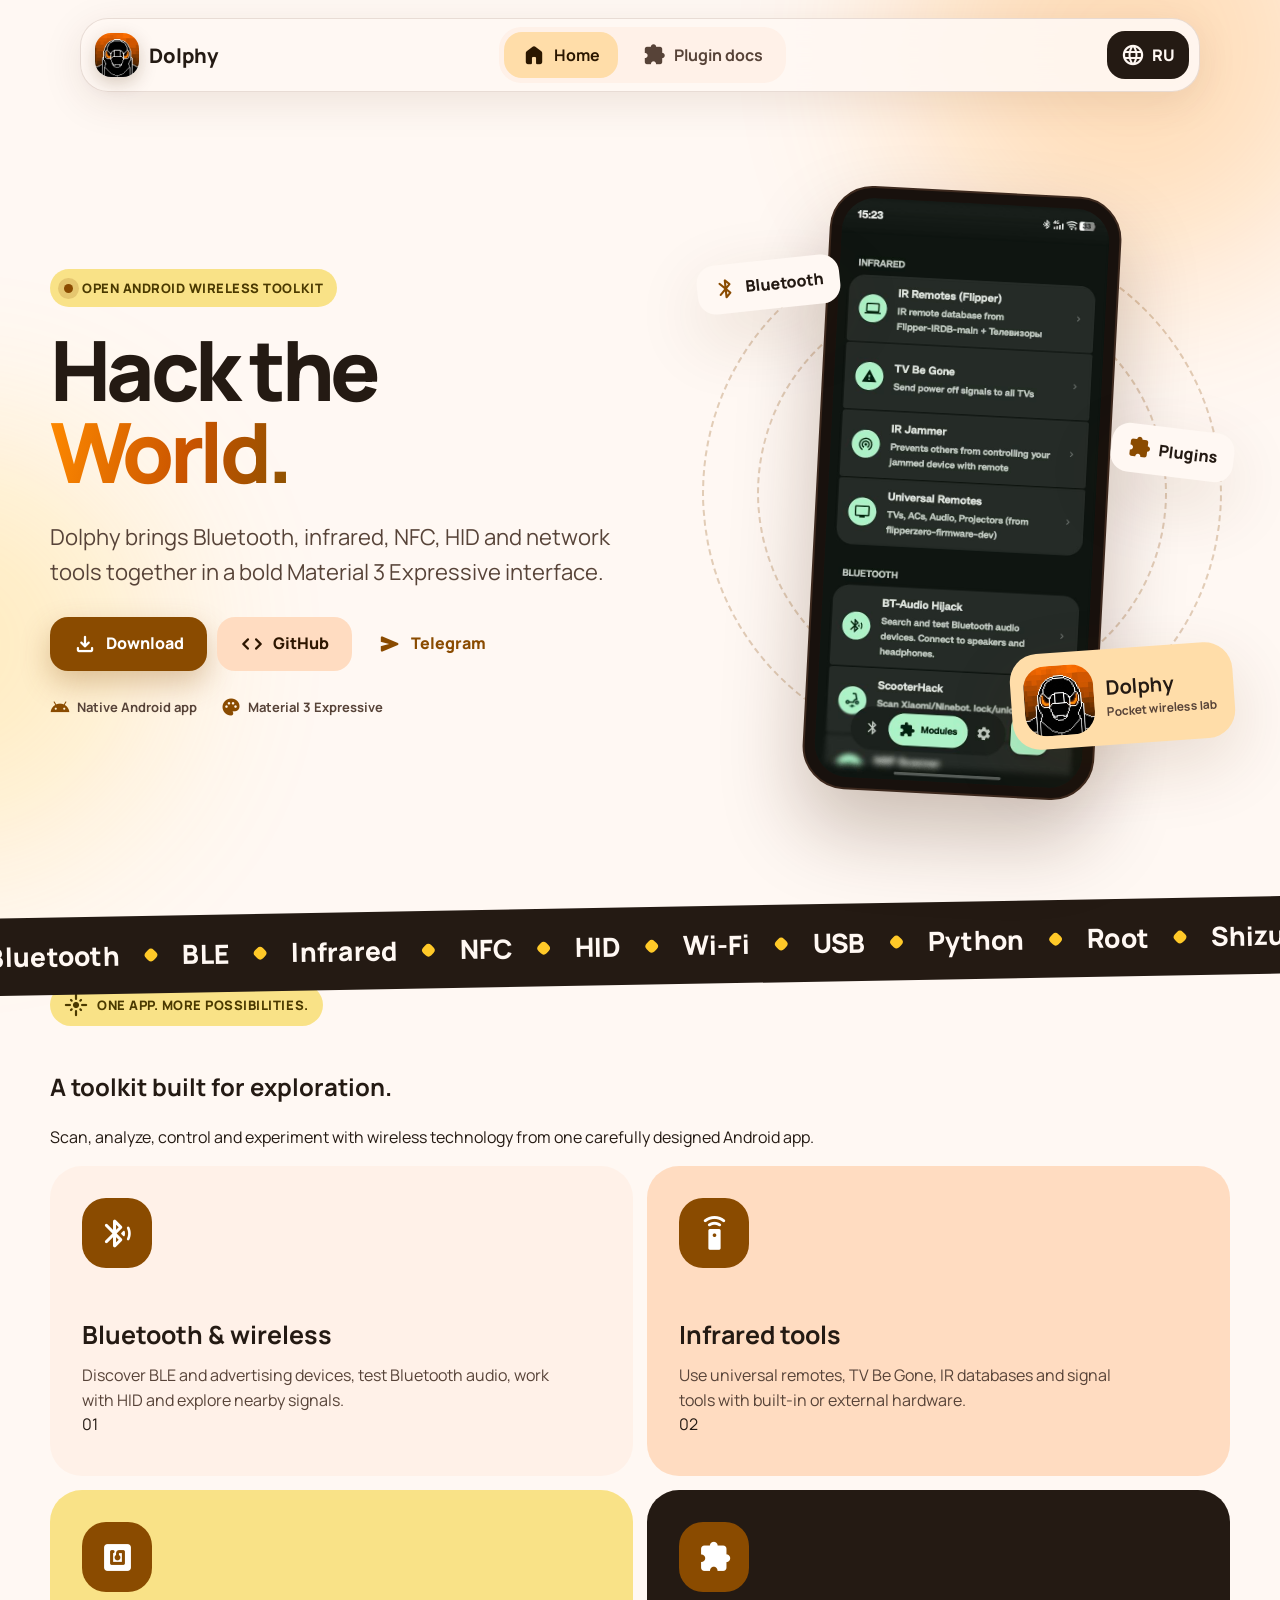
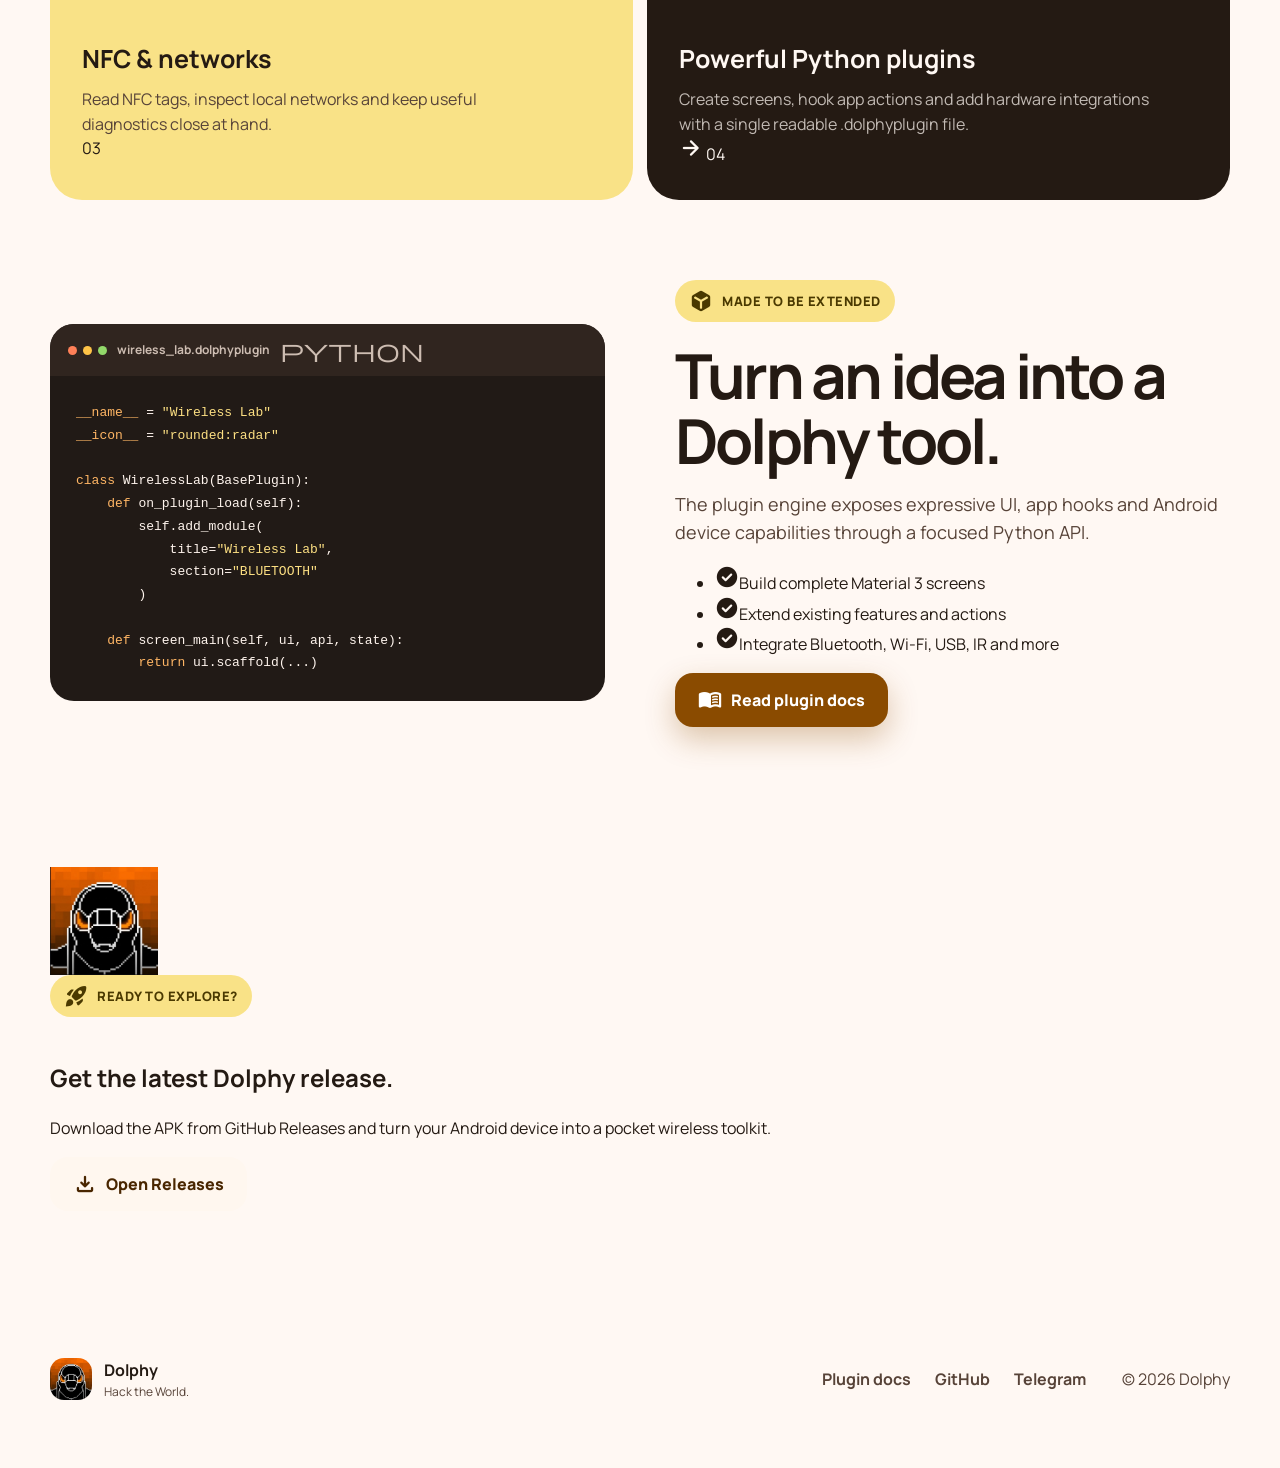
==== docs/index.html @ af357f0c "Add Dolphy GitHub Pages site" ====
<!doctype html>
<html lang="en">
<head>
  <meta charset="utf-8">
  <meta name="viewport" content="width=device-width, initial-scale=1">
  <meta name="theme-color" content="#ff8a00">
  <meta name="description" content="Dolphy is an expressive Android toolkit for Bluetooth, infrared, NFC, HID, networks and Python plugins.">
  <meta property="og:title" content="Dolphy — Wireless toolkit for Android">
  <meta property="og:description" content="Bluetooth, infrared, NFC, HID, network tools and powerful Python plugins in one Material 3 Expressive app.">
  <meta property="og:image" content="assets/dolphy-icon.png">
  <meta property="og:type" content="website">
  <title>Dolphy — Wireless toolkit for Android</title>
  <link rel="icon" type="image/png" href="assets/dolphy-icon.png">
  <link rel="preconnect" href="https://fonts.googleapis.com">
  <link rel="preconnect" href="https://fonts.gstatic.com" crossorigin>
  <link href="https://fonts.googleapis.com/css2?family=Manrope:wght@400;500;600;700;800&family=Material+Symbols+Rounded:opsz,wght,FILL,GRAD@20..48,400,0..1,0&display=swap" rel="stylesheet">
  <link rel="stylesheet" href="assets/site.css">
  <script src="assets/site.js" defer></script>
</head>
<body data-page="home">
  <a class="skip-link" href="#main" data-i18n="skip">Skip to content</a>
  <div class="ambient ambient-one"></div>
  <div class="ambient ambient-two"></div>
  <header class="site-header">
    <a class="brand" href="index.html" aria-label="Dolphy home">
      <img src="assets/dolphy-icon.png" alt="" width="44" height="44">
      <span>Dolphy</span>
    </a>
    <nav class="top-nav" aria-label="Main navigation">
      <a class="nav-item active" href="index.html"><span class="material-symbols-rounded">home</span><span data-i18n="navHome">Home</span></a>
      <a class="nav-item" href="plugins.html"><span class="material-symbols-rounded">extension</span><span data-i18n="navDocs">Plugin docs</span></a>
    </nav>
    <button class="language-button" type="button" data-language-toggle aria-label="Switch language">
      <span class="material-symbols-rounded">language</span>
      <span data-language-label>RU</span>
    </button>
  </header>

  <main id="main">
    <section class="hero section-shell">
      <div class="hero-copy reveal">
        <div class="eyebrow"><span class="pulse-dot"></span><span data-i18n="heroEyebrow">Open Android wireless toolkit</span></div>
        <h1><span data-i18n="heroTitleA">Hack the</span> <span class="gradient-text" data-i18n="heroTitleB">World.</span></h1>
        <p class="hero-lead" data-i18n="heroLead">Dolphy brings Bluetooth, infrared, NFC, HID and network tools together in a bold Material 3 Expressive interface.</p>
        <div class="hero-actions">
          <a class="button button-primary" href="https://github.com/unvoiddd/Dolphy-App/releases" target="_blank" rel="noopener">
            <span class="material-symbols-rounded">download</span><span data-i18n="download">Download</span>
          </a>
          <a class="button button-tonal" href="https://github.com/unvoiddd/Dolphy-App" target="_blank" rel="noopener">
            <span class="material-symbols-rounded">code</span><span>GitHub</span>
          </a>
          <a class="button button-text" href="https://t.me/dolphy_app_official" target="_blank" rel="noopener">
            <span class="material-symbols-rounded">send</span><span>Telegram</span>
          </a>
        </div>
        <div class="hero-meta">
          <span><span class="material-symbols-rounded">android</span><span data-i18n="androidApp">Native Android app</span></span>
          <span><span class="material-symbols-rounded">palette</span><span>Material 3 Expressive</span></span>
        </div>
      </div>
      <div class="hero-visual reveal delay-one" aria-label="Dolphy application preview">
        <div class="visual-orbit orbit-one"></div>
        <div class="visual-orbit orbit-two"></div>
        <div class="phone-stage">
          <img class="phone-shot" src="assets/dolphy-screenshot.png" alt="Dolphy modules screen" width="591" height="1280">
        </div>
        <div class="app-badge">
          <img src="assets/dolphy-icon.png" alt="Dolphy app icon" width="92" height="92">
          <div><strong>Dolphy</strong><span data-i18n="badgeText">Pocket wireless lab</span></div>
        </div>
        <div class="floating-chip chip-bluetooth"><span class="material-symbols-rounded">bluetooth</span>Bluetooth</div>
        <div class="floating-chip chip-plugins"><span class="material-symbols-rounded">extension</span><span data-i18n="plugins">Plugins</span></div>
      </div>
    </section>

    <section class="marquee-band" aria-label="Dolphy capabilities">
      <div class="marquee-track">
        <span>Bluetooth</span><i></i><span>BLE</span><i></i><span>Infrared</span><i></i><span>NFC</span><i></i><span>HID</span><i></i><span>Wi-Fi</span><i></i><span>USB</span><i></i><span>Python</span><i></i><span>Root</span><i></i><span>Shizuku</span>
      </div>
    </section>

    <section class="section-shell feature-section">
      <div class="section-heading reveal">
        <div class="eyebrow"><span class="material-symbols-rounded">flare</span><span data-i18n="featureEyebrow">Built for exploration</span></div>
        <h2 data-i18n="featureTitle">One toolkit. Many interfaces.</h2>
        <p data-i18n="featureLead">Move from discovery to diagnostics without leaving the app.</p>
      </div>
      <div class="feature-grid">
        <article class="feature-card card-wide orange reveal">
          <div class="feature-icon"><span class="material-symbols-rounded">bluetooth_searching</span></div>
          <div><h3 data-i18n="featureWirelessTitle">Bluetooth workspace</h3><p data-i18n="featureWirelessBody">Scan BLE advertisements, inspect devices and explore Bluetooth-focused modules from one place.</p></div>
          <span class="card-number">01</span>
        </article>
        <article class="feature-card yellow reveal delay-one">
          <div class="feature-icon"><span class="material-symbols-rounded">settings_remote</span></div>
          <h3 data-i18n="featureIrTitle">Infrared control</h3>
          <p data-i18n="featureIrBody">Universal remotes, TV Be Gone, imported IR databases and pluggable external transmitters.</p>
          <span class="card-number">02</span>
        </article>
        <article class="feature-card cream reveal">
          <div class="feature-icon"><span class="material-symbols-rounded">nfc</span></div>
          <h3 data-i18n="featureNfcTitle">NFC & HID tools</h3>
          <p data-i18n="featureNfcBody">Read and work with NFC data, build HID workflows and connect compatible hardware.</p>
          <span class="card-number">03</span>
        </article>
        <article class="feature-card card-wide dark reveal delay-one">
          <div class="feature-icon"><span class="material-symbols-rounded">extension</span></div>
          <div><h3 data-i18n="featurePluginsTitle">Powerful Python plugins</h3><p data-i18n="featurePluginsBody">A single .dolphyplugin file can add expressive screens, hook existing UI, provide hardware backends and use Android APIs.</p></div>
          <a class="round-link" href="plugins.html" aria-label="Plugin documentation"><span class="material-symbols-rounded">arrow_forward</span></a>
          <span class="card-number">04</span>
        </article>
      </div>
    </section>

    <section class="section-shell plugin-showcase">
      <div class="code-card reveal">
        <div class="code-top"><span class="code-dots"><i></i><i></i><i></i></span><span>wireless_lab.dolphyplugin</span><span class="material-symbols-rounded">python</span></div>
        <pre><code><span class="code-key">__name__</span> = <span class="code-string">"Wireless Lab"</span>
<span class="code-key">__icon__</span> = <span class="code-string">"rounded:radar"</span>

<span class="code-key">class</span> WirelessLab(BasePlugin):
    <span class="code-key">def</span> on_plugin_load(self):
        self.add_module(
            title=<span class="code-string">"Wireless Lab"</span>,
            section=<span class="code-string">"BLUETOOTH"</span>
        )

    <span class="code-key">def</span> screen_main(self, ui, api, state):
        <span class="code-key">return</span> ui.scaffold(...)</code></pre>
      </div>
      <div class="plugin-copy reveal delay-one">
        <div class="eyebrow"><span class="material-symbols-rounded">deployed_code</span><span data-i18n="pluginEyebrow">Make Dolphy yours</span></div>
        <h2 data-i18n="pluginTitle">One file can become a complete module.</h2>
        <p data-i18n="pluginLead">Build multi-screen tools with Material 3 components, Bluetooth, Wi-Fi, NFC, USB, Root and Shizuku access. Extend existing screens or provide a new hardware backend.</p>
        <ul class="check-list">
          <li><span class="material-symbols-rounded">check_circle</span><span data-i18n="pluginPointOne">Declarative Material 3 Expressive UI</span></li>
          <li><span class="material-symbols-rounded">check_circle</span><span data-i18n="pluginPointTwo">Screen, action and service hooks</span></li>
          <li><span class="material-symbols-rounded">check_circle</span><span data-i18n="pluginPointThree">Safe Mode after a plugin crash</span></li>
        </ul>
        <a class="button button-primary" href="plugins.html"><span class="material-symbols-rounded">menu_book</span><span data-i18n="readDocs">Read plugin docs</span></a>
      </div>
    </section>

    <section class="section-shell download-section reveal">
      <div class="download-shape shape-a"></div>
      <div class="download-shape shape-b"></div>
      <img src="assets/dolphy-icon.png" alt="" width="108" height="108">
      <div><div class="eyebrow light"><span class="material-symbols-rounded">rocket_launch</span><span data-i18n="downloadEyebrow">Ready to dive in?</span></div><h2 data-i18n="downloadTitle">Get the latest Dolphy release.</h2><p data-i18n="downloadLead">Download the APK from the official GitHub Releases page.</p></div>
      <a class="button button-light" href="https://github.com/unvoiddd/Dolphy-App/releases" target="_blank" rel="noopener"><span class="material-symbols-rounded">download</span><span data-i18n="openReleases">Open Releases</span></a>
    </section>
  </main>

  <footer class="site-footer section-shell">
    <div class="footer-brand"><img src="assets/dolphy-icon.png" alt="" width="42" height="42"><div><strong>Dolphy</strong><span data-i18n="footerTagline">Hack the World.</span></div></div>
    <div class="footer-links"><a href="plugins.html" data-i18n="navDocs">Plugin docs</a><a href="https://github.com/unvoiddd/Dolphy-App" target="_blank" rel="noopener">GitHub</a><a href="https://t.me/dolphy_app_official" target="_blank" rel="noopener">Telegram</a></div>
    <p>© <span data-current-year></span> Dolphy</p>
  </footer>
</body>
</html>
---- docs/assets/site.css ----
:root {
  color-scheme: light;
  --primary: #8a4b00;
  --on-primary: #ffffff;
  --primary-container: #ffdcc1;
  --on-primary-container: #2d1600;
  --secondary-container: #ffdda9;
  --on-secondary-container: #2b1700;
  --tertiary-container: #f9e287;
  --surface: #fff8f3;
  --surface-low: #fff1e8;
  --surface-high: #f4e5db;
  --surface-highest: #edddd3;
  --on-surface: #241a13;
  --on-surface-variant: #574338;
  --outline: #8b7162;
  --orange: #ff8a00;
  --yellow: #ffc928;
  --shadow: 0 24px 70px rgba(94, 49, 0, .14);
  --round-xl: 44px;
  --round-lg: 32px;
  --round-md: 24px;
  --ease: cubic-bezier(.2, 0, 0, 1);
}

* { box-sizing: border-box; }
html { overflow-x: clip; scroll-behavior: smooth; scroll-padding-top: 112px; }
body {
  margin: 0;
  overflow-x: hidden;
  background: var(--surface);
  color: var(--on-surface);
  font-family: Manrope, system-ui, sans-serif;
  line-height: 1.55;
}
a { color: inherit; text-decoration: none; }
button, a { -webkit-tap-highlight-color: transparent; }
button { font: inherit; }
img { display: block; max-width: 100%; }
.material-symbols-rounded { font-variation-settings: 'FILL' 1, 'wght' 500, 'GRAD' 0, 'opsz' 24; }
.skip-link { position: fixed; z-index: 100; top: -80px; left: 20px; padding: 12px 20px; border-radius: 20px; background: var(--on-surface); color: var(--surface); transition: top .2s; }
.skip-link:focus { top: 20px; }
.ambient { position: fixed; z-index: -2; border-radius: 999px; filter: blur(90px); opacity: .23; pointer-events: none; }
.ambient-one { width: 460px; height: 460px; top: -180px; right: -80px; background: var(--orange); }
.ambient-two { width: 420px; height: 420px; bottom: 5%; left: -260px; background: var(--yellow); }
.section-shell { width: min(1180px, calc(100% - 48px)); margin-inline: auto; }

.site-header {
  position: sticky;
  z-index: 50;
  top: 18px;
  display: grid;
  grid-template-columns: 1fr auto 1fr;
  align-items: center;
  width: min(1120px, calc(100% - 32px));
  min-height: 72px;
  margin: 18px auto 0;
  padding: 8px 10px 8px 14px;
  border: 1px solid color-mix(in srgb, var(--outline) 20%, transparent);
  border-radius: 28px;
  background: color-mix(in srgb, var(--surface) 91%, transparent);
  box-shadow: 0 10px 40px rgba(74, 35, 0, .10);
  backdrop-filter: blur(22px) saturate(1.3);
}
.brand { display: flex; align-items: center; gap: 10px; width: fit-content; font-size: 20px; font-weight: 800; }
.brand img { width: 44px; height: 44px; border-radius: 16px; box-shadow: 0 6px 18px rgba(78, 39, 0, .22); }
.top-nav { display: flex; align-items: center; gap: 6px; padding: 5px; border-radius: 22px; background: var(--surface-low); }
.nav-item { display: flex; align-items: center; gap: 8px; min-height: 46px; padding: 0 18px; border-radius: 18px; color: var(--on-surface-variant); font-weight: 700; transition: background .25s var(--ease), color .25s, transform .25s var(--ease); }
.nav-item:hover { background: var(--surface-high); transform: translateY(-1px); }
.nav-item.active { background: var(--secondary-container); color: var(--on-secondary-container); }
.language-button { justify-self: end; display: flex; align-items: center; justify-content: center; gap: 7px; min-width: 64px; height: 48px; padding: 0 14px; border: 0; border-radius: 18px; background: var(--on-surface); color: var(--surface); cursor: pointer; font-weight: 800; transition: transform .25s var(--ease), border-radius .25s var(--ease); }
.language-button:hover { transform: scale(1.04); border-radius: 24px; }
:focus-visible { outline: 3px solid var(--orange); outline-offset: 3px; }

.hero { display: grid; grid-template-columns: 1.03fr .97fr; align-items: center; gap: clamp(36px, 6vw, 90px); min-height: calc(100vh - 110px); padding-block: 76px 90px; }
.eyebrow { display: inline-flex; align-items: center; gap: 9px; margin-bottom: 22px; padding: 9px 14px; border-radius: 999px; background: var(--tertiary-container); color: #4a3900; font-size: 13px; font-weight: 800; letter-spacing: .04em; text-transform: uppercase; }
.pulse-dot { width: 9px; height: 9px; border-radius: 50%; background: var(--primary); box-shadow: 0 0 0 6px color-mix(in srgb, var(--primary) 18%, transparent); animation: pulse 2s infinite; }
@keyframes pulse { 50% { box-shadow: 0 0 0 10px transparent; } }
h1 { max-width: 780px; margin: 0; font-size: clamp(50px, 6.5vw, 88px); line-height: .98; letter-spacing: -.055em; font-weight: 800; }
.gradient-text { color: transparent; background: linear-gradient(100deg, var(--orange), #c85300 58%, #8d5200); background-clip: text; -webkit-background-clip: text; }
.hero-lead { max-width: 640px; margin: 28px 0; color: var(--on-surface-variant); font-size: clamp(18px, 2vw, 22px); }
.hero-actions { display: flex; flex-wrap: wrap; align-items: center; gap: 10px; margin-top: 28px; }
.button { display: inline-flex; align-items: center; justify-content: center; gap: 9px; min-height: 54px; padding: 0 23px; border-radius: 18px; font-weight: 800; transition: transform .25s var(--ease), border-radius .25s var(--ease), box-shadow .25s; }
.button:hover { transform: translateY(-3px); border-radius: 27px; }
.button-primary { background: var(--primary); color: var(--on-primary); box-shadow: 0 12px 30px color-mix(in srgb, var(--primary) 30%, transparent); }
.button-tonal { background: var(--primary-container); color: var(--on-primary-container); }
.button-text { padding-inline: 16px; color: var(--primary); }
.button-light { background: #fff7ef; color: #492600; }
.hero-meta { display: flex; flex-wrap: wrap; gap: 10px 24px; margin-top: 26px; color: var(--on-surface-variant); font-size: 13px; font-weight: 700; }
.hero-meta > span { display: flex; align-items: center; gap: 7px; }
.hero-meta .material-symbols-rounded { color: var(--primary); font-size: 20px; }

.hero-visual { position: relative; display: grid; place-items: center; min-height: 650px; }
.phone-stage { position: relative; z-index: 3; width: min(292px, 66vw); padding: 10px; border: 2px solid #3d291e; border-radius: 43px; background: #18110d; box-shadow: 0 40px 80px rgba(58, 28, 0, .26); transform: rotate(3deg); transition: transform .5s var(--ease); }
.hero-visual:hover .phone-stage { transform: rotate(0) translateY(-8px); }
.phone-shot { width: 100%; height: auto; aspect-ratio: 591 / 1280; border-radius: 34px; object-fit: contain; }
.visual-orbit { position: absolute; border: 2px dashed color-mix(in srgb, var(--primary) 25%, transparent); border-radius: 50%; animation: orbit 24s linear infinite; }
.orbit-one { width: 520px; height: 520px; }
.orbit-two { width: 410px; height: 410px; animation-direction: reverse; animation-duration: 18s; }
@keyframes orbit { to { transform: rotate(360deg); } }
.app-badge { position: absolute; z-index: 5; right: -4px; bottom: 74px; display: flex; align-items: center; gap: 12px; padding: 13px 18px 13px 13px; border-radius: 28px; background: var(--secondary-container); box-shadow: var(--shadow); transform: rotate(-4deg); }
.app-badge img { width: 70px; height: 70px; border-radius: 22px; }
.app-badge div { display: grid; }
.app-badge strong { font-size: 20px; }
.app-badge span { color: var(--on-surface-variant); font-size: 12px; font-weight: 700; }
.floating-chip { position: absolute; z-index: 4; display: flex; align-items: center; gap: 8px; padding: 12px 16px; border-radius: 18px; background: var(--surface); box-shadow: var(--shadow); font-weight: 800; }
.chip-bluetooth { top: 92px; left: 2px; transform: rotate(-6deg); }
.chip-plugins { top: 40%; right: -4px; transform: rotate(7deg); }
.floating-chip .material-symbols-rounded { color: var(--primary); }

.marquee-band { overflow: hidden; padding: 18px 0; background: var(--on-surface); color: var(--surface); transform: rotate(-1deg) scale(1.02); }
.marquee-track { display: flex; width: max-content; align-items: center; gap: 25px; font-size: clamp(18px, 2.2vw, 26px); font-weight: 800; animation: marquee 28s linear infinite alternate; }
.marquee-track i { width: 11px; height: 11px; border-radius: 4px; background: var(--yellow); transform: rotate(45deg); }
@keyframes marquee { to { transform: translateX(calc(-100% + 100vw)); } }

.section-intro { max-width: 760px; margin-bottom: 42px; }
.section-intro h2, .plugin-copy h2, .download-banner h2 { margin: 0; font-size: clamp(36px, 5vw, 62px); line-height: 1.04; letter-spacing: -.045em; }
.section-intro p, .plugin-copy > p, .download-banner p { color: var(--on-surface-variant); font-size: 18px; }
.features { padding-block: 130px; }
.feature-grid { display: grid; grid-template-columns: repeat(2, 1fr); gap: 14px; }
.feature-card { min-height: 310px; padding: 32px; border-radius: var(--round-lg); background: var(--surface-low); transition: transform .35s var(--ease), border-radius .35s var(--ease); }
.feature-card:hover { transform: translateY(-8px); border-radius: 48px 24px 48px 24px; }
.feature-card:nth-child(2) { background: var(--primary-container); }
.feature-card:nth-child(3) { background: var(--tertiary-container); }
.feature-card:nth-child(4) { background: var(--on-surface); color: var(--surface); }
.feature-icon { display: grid; place-items: center; width: 70px; height: 70px; margin-bottom: 48px; border-radius: 24px; background: var(--primary); color: var(--on-primary); }
.feature-icon .material-symbols-rounded { font-size: 35px; }
.feature-card h3 { margin: 0 0 8px; font-size: 25px; }
.feature-card p { max-width: 470px; margin: 0; color: var(--on-surface-variant); }
.feature-card:nth-child(4) p { color: color-mix(in srgb, var(--surface) 72%, transparent); }

.plugin-showcase { display: grid; grid-template-columns: 1fr 1fr; align-items: center; gap: 70px; padding-block: 80px 140px; }
.plugin-points { display: grid; gap: 14px; margin: 28px 0; }
.plugin-points div { display: flex; align-items: center; gap: 12px; font-weight: 700; }
.plugin-points span { display: grid; place-items: center; flex: 0 0 38px; height: 38px; border-radius: 14px; background: var(--secondary-container); color: var(--on-secondary-container); }
.code-window { overflow: hidden; border-radius: 36px; background: #211a16; color: #fff5ee; box-shadow: 0 32px 70px rgba(45, 23, 4, .25); transform: rotate(2deg); transition: transform .4s var(--ease); }
.code-window:hover { transform: rotate(0); }
.code-bar { display: flex; align-items: center; gap: 8px; padding: 18px 22px; background: #30251f; }
.code-bar i { width: 10px; height: 10px; border-radius: 50%; background: #ff8058; }
.code-bar i:nth-child(2) { background: #ffc447; }
.code-bar i:nth-child(3) { background: #92d96a; }
.code-bar span { margin-left: 8px; color: #cdbdb2; font-size: 13px; font-weight: 700; }
.code-window pre { overflow: auto; margin: 0; padding: 28px; font: 14px/1.75 ui-monospace, SFMono-Regular, Consolas, monospace; }
.code-key { color: #ffb665; }
.code-string { color: #fde083; }
.download-section { padding-bottom: 100px; }
.download-banner { position: relative; overflow: hidden; display: grid; grid-template-columns: 1fr auto; align-items: center; gap: 30px; padding: 58px; border-radius: var(--round-xl); background: linear-gradient(125deg, #ff8a00, #ffc928); color: #2b1700; }
.download-banner p { max-width: 680px; color: #573000; }
.download-mark { position: absolute; right: 28%; bottom: -70px; color: rgba(255,255,255,.22); font-size: 220px; transform: rotate(-12deg); }
.site-footer { display: grid; grid-template-columns: 1fr auto auto; align-items: center; gap: 36px; padding-block: 40px 60px; color: var(--on-surface-variant); }
.footer-brand { display: flex; align-items: center; gap: 12px; }
.footer-brand img { border-radius: 14px; }
.footer-brand div { display: grid; }
.footer-brand strong { color: var(--on-surface); }
.footer-brand span { font-size: 12px; }
.footer-links { display: flex; gap: 24px; font-weight: 700; }
.footer-links a:hover { color: var(--primary); }

.docs-hero { display: grid; grid-template-columns: 1fr 170px; align-items: center; gap: 40px; padding: 46px 0 34px 318px; }
.docs-hero h1 { max-width: 900px; font-size: clamp(40px, 5vw, 64px); }
.docs-hero p { max-width: 760px; color: var(--on-surface-variant); font-size: 18px; }
.docs-hero-mark { position: relative; display: grid; place-items: center; width: 156px; height: 156px; justify-self: end; border-radius: 42% 58% 55% 45% / 46% 41% 59% 54%; background: var(--secondary-container); animation: morph 8s var(--ease) infinite alternate; }
.docs-hero-mark > span { color: var(--on-secondary-container); font-size: 72px; }
.docs-hero-mark i { position: absolute; width: 20px; height: 20px; border-radius: 7px; background: var(--primary); }
.docs-hero-mark i:nth-child(2) { top: 20px; right: 20px; }
.docs-hero-mark i:nth-child(3) { bottom: 25px; left: 20px; background: var(--yellow); }
@keyframes morph { to { border-radius: 60% 40% 40% 60% / 42% 60% 40% 58%; transform: rotate(4deg); } }
.docs-layout { display: grid; grid-template-columns: 276px minmax(0, 1fr); align-items: start; gap: 42px; padding-bottom: 110px; }
.docs-toc { position: fixed; z-index: 5; top: 96px; left: max(24px, calc((100vw - 1180px) / 2)); display: grid; width: 276px; gap: 3px; max-height: calc(100vh - 112px); overflow: auto; padding: 14px 10px 22px; border: 1px solid color-mix(in srgb, var(--outline) 18%, transparent); border-radius: 26px; background: color-mix(in srgb, var(--surface-low) 94%, transparent); box-shadow: 0 16px 45px rgba(72, 42, 8, .08); scrollbar-width: thin; }
.docs-search { position: sticky; top: -14px; z-index: 2; display: grid; grid-template-columns: 24px 1fr; align-items: center; gap: 8px; margin: 0 0 8px; padding: 10px 12px; border-radius: 16px; background: var(--surface-high); color: var(--on-surface-variant); }
.docs-search input { min-width: 0; border: 0; outline: 0; background: transparent; color: var(--on-surface); font: inherit; font-size: 13px; font-weight: 650; }
.docs-search input::placeholder { color: var(--on-surface-variant); opacity: .75; }
.toc-title { padding: 15px 12px 6px; color: var(--on-surface-variant); font-size: 11px; font-weight: 800; letter-spacing: .07em; text-transform: uppercase; }
.docs-toc a { display: grid; grid-template-columns: 28px 1fr; align-items: center; gap: 7px; min-height: 40px; padding: 8px 12px; border-radius: 14px; color: var(--on-surface-variant); font-size: 13px; font-weight: 700; transition: background .2s, color .2s; }
.docs-toc a > .material-symbols-rounded { font-size: 19px; opacity: .72; }
.docs-toc a[hidden], .docs-toc .toc-title[hidden] { display: none; }
.docs-toc a span:first-child { opacity: .48; }
.docs-toc a:hover, .docs-toc a.active { background: var(--secondary-container); color: var(--on-secondary-container); }
.docs-content { grid-column: 2; min-width: 0; }
.anchor-heading, .route-box[id] { scroll-margin-top: 118px; }
.doc-section { position: relative; margin-bottom: 18px; padding: 42px; border-radius: var(--round-lg); background: var(--surface-low); }
.doc-section:nth-child(even) { background: color-mix(in srgb, var(--primary-container) 35%, var(--surface)); }
.section-index { position: absolute; top: 22px; right: 28px; color: color-mix(in srgb, var(--primary) 28%, transparent); font-size: 48px; font-weight: 800; }
.doc-heading { display: grid; grid-template-columns: 58px 1fr; gap: 16px; align-items: start; margin-bottom: 30px; padding-right: 62px; }
.doc-heading > span { display: grid; place-items: center; width: 58px; height: 58px; border-radius: 20px; background: var(--primary); color: var(--on-primary); font-size: 29px; }
.doc-heading h2 { margin: 1px 0 6px; font-size: clamp(28px, 3.5vw, 42px); line-height: 1.08; letter-spacing: -.035em; }
.doc-heading p { margin: 0; color: var(--on-surface-variant); }
.capability-grid { display: grid; grid-template-columns: repeat(2, 1fr); gap: 10px; }
.capability-grid > div { display: grid; grid-template-columns: 45px 1fr; gap: 2px 12px; padding: 22px; border-radius: 22px; background: var(--surface); }
.capability-grid > div > span { grid-row: 1 / 3; color: var(--primary); font-size: 30px; }
.capability-grid p { margin: 4px 0 0; color: var(--on-surface-variant); font-size: 13px; }
.callout { display: flex; gap: 15px; margin-top: 18px; padding: 20px; border-radius: 22px; background: var(--tertiary-container); color: #3b3000; }
.callout > span { font-size: 30px; }
.callout p { margin: 4px 0 0; }
.callout.safe { background: #d8edc8; color: #15270c; }
.code-card { min-width: 0; overflow: hidden; margin-top: 18px; border-radius: 24px; background: #211a16; color: #fff5ee; }
.code-top { display: flex; align-items: center; gap: 10px; min-height: 52px; padding: 8px 10px 8px 18px; background: #30251f; color: #cdbdb2; font-size: 12px; font-weight: 700; }
.code-dots { display: flex; gap: 6px; }
.code-dots i { width: 9px; height: 9px; border-radius: 50%; background: #ff8058; }
.code-dots i:nth-child(2) { background: #ffc447; }
.code-dots i:nth-child(3) { background: #92d96a; }
.copy-code { display: inline-flex; align-items: center; gap: 6px; min-height: 36px; margin-left: auto; padding: 0 12px; border: 0; border-radius: 13px; background: #4a3930; color: #fff5ee; cursor: pointer; font-weight: 700; }
.copy-code .material-symbols-rounded { font-size: 18px; }
.code-card pre { overflow: auto; max-width: 100%; max-height: 620px; margin: 0; padding: 26px; }
.code-card code { font: 13px/1.75 ui-monospace, SFMono-Regular, Consolas, monospace; }
.code-number { color: #94d8ff; }
.property-list, .api-table { display: grid; margin-top: 14px; overflow: hidden; border: 1px solid color-mix(in srgb, var(--outline) 25%, transparent); border-radius: 22px; }
.property-list > div, .api-table > div { display: grid; grid-template-columns: minmax(140px, .5fr) 1fr; gap: 18px; padding: 15px 18px; background: var(--surface); }
.property-list > div:nth-child(even), .api-table > div:nth-child(even) { background: var(--surface-high); }
.property-list code, .api-table code { overflow-wrap: anywhere; color: var(--primary); font-weight: 800; }
.property-list span, .api-table span { color: var(--on-surface-variant); }
.flow-diagram { display: flex; align-items: center; justify-content: center; gap: 12px; margin-bottom: 22px; }
.flow-diagram > div { display: grid; place-items: center; gap: 8px; flex: 1; min-height: 120px; padding: 18px; border-radius: 22px; background: var(--surface); text-align: center; }
.flow-diagram > div > span { color: var(--primary); font-size: 34px; }
.flow-diagram > span { color: var(--outline); }
.api-chips { display: flex; flex-wrap: wrap; gap: 8px; }
.api-chips code { max-width: 100%; padding: 10px 13px; border-radius: 14px; background: var(--secondary-container); color: var(--on-secondary-container); font-size: 12px; font-weight: 800; overflow-wrap: anywhere; white-space: normal; }
.timeline { display: grid; grid-template-columns: repeat(4, 1fr); gap: 10px; }
.timeline > div { padding: 20px 14px; border-radius: 22px; background: var(--surface); text-align: center; }
.timeline > div > span { display: grid; place-items: center; width: 42px; height: 42px; margin: 0 auto 14px; border-radius: 15px; background: var(--primary-container); color: var(--on-primary-container); font-weight: 800; }
.timeline code { color: var(--primary); font-size: 12px; font-weight: 800; overflow-wrap: anywhere; }
.timeline p { margin: 8px 0 0; color: var(--on-surface-variant); font-size: 12px; }
.metadata-table { display: grid; border: 1px solid color-mix(in srgb, var(--outline) 25%, transparent); border-radius: 22px; overflow: hidden; }
.metadata-row { display: grid; grid-template-columns: 150px 1fr; gap: 20px; padding: 15px 19px; background: var(--surface); }
.metadata-row:nth-child(even) { background: var(--surface-high); }
.metadata-row code { color: var(--primary); font-weight: 800; }
.metadata-row span { color: var(--on-surface-variant); }
.code-block { position: relative; overflow: hidden; margin-top: 20px; border-radius: 24px; background: #211a16; color: #fff5ee; }
.code-block pre { overflow: auto; max-height: 570px; margin: 0; padding: 28px; font: 13px/1.75 ui-monospace, SFMono-Regular, Consolas, monospace; }
.copy-button { position: absolute; z-index: 2; top: 12px; right: 12px; display: flex; align-items: center; gap: 6px; padding: 8px 11px; border: 0; border-radius: 13px; background: #4a3930; color: #fff5ee; cursor: pointer; font-weight: 700; }
.integration-stack { display: grid; gap: 12px; }
.integration-stack > div { display: grid; grid-template-columns: 52px 1fr; gap: 4px 15px; padding: 20px; border-radius: 22px; background: var(--surface); }
.integration-stack > div > span { display: grid; place-items: center; height: 52px; border-radius: 18px; background: var(--secondary-container); color: var(--on-secondary-container); }
.integration-stack p { margin: 4px 0 0; color: var(--on-surface-variant); }
.doc-subtitle { margin: 38px 0 8px; font-size: clamp(23px, 3vw, 32px); letter-spacing: -.025em; }
.doc-copy { margin: 0 0 18px; color: var(--on-surface-variant); }
.contract-table { display: grid; overflow: hidden; border: 1px solid color-mix(in srgb, var(--outline) 25%, transparent); border-radius: 22px; }
.contract-table > div { display: grid; grid-template-columns: 150px 1fr; gap: 18px; padding: 15px 18px; background: var(--surface); }
.contract-table > div:nth-child(even) { background: var(--surface-high); }
.contract-table code { color: var(--primary); font-weight: 800; overflow-wrap: anywhere; }
.contract-table span { color: var(--on-surface-variant); }
.route-box { margin-top: 16px; padding: 22px; border-radius: 24px; background: var(--surface); }
.route-box > strong { display: block; margin-bottom: 14px; font-size: 18px; }
.route-box p { margin: 14px 0 0; color: var(--on-surface-variant); font-size: 13px; }
.callout.truth { margin: 0 0 18px; background: var(--primary-container); color: var(--on-primary-container); }
.callout.current { background: #cde9ff; color: #002f4b; }
.api-reference { display: grid; gap: 10px; }
.api-reference details { overflow: hidden; border-radius: 22px; background: var(--surface); }
.api-reference summary { display: grid; grid-template-columns: 34px auto 1fr; align-items: center; gap: 10px; min-height: 64px; padding: 12px 18px; cursor: pointer; list-style: none; }
.api-reference summary::-webkit-details-marker { display: none; }
.api-reference summary > span:first-child { color: var(--primary); }
.api-reference summary > span:last-child { justify-self: end; color: var(--on-surface-variant); font-size: 12px; }
.api-reference details[open] summary { background: var(--secondary-container); color: var(--on-secondary-container); }
.api-reference details .api-chips { padding: 18px; }
.sdk-reference { display: grid; gap: 14px; margin-top: 34px; scroll-margin-top: 100px; }
.sdk-reference-heading { display: flex; justify-content: space-between; gap: 20px; align-items: center; padding: 22px; border-radius: 28px; background: var(--primary-container); color: var(--on-primary-container); }
.sdk-reference-heading > div { display: flex; gap: 15px; align-items: center; }
.sdk-reference-heading > div > span { display: grid; place-items: center; width: 54px; height: 54px; flex: 0 0 auto; border-radius: 19px; background: var(--on-primary-container); color: var(--primary-container); font-size: 30px; }
.sdk-reference-heading h3 { margin: 0; font-size: clamp(20px, 3vw, 28px); }
.sdk-reference-heading p { max-width: 720px; margin: 4px 0 0; opacity: .82; }
.sdk-reference-heading > strong { flex: 0 0 auto; padding: 10px 14px; border-radius: 16px; background: color-mix(in srgb, var(--on-primary-container) 13%, transparent); white-space: nowrap; }
.sdk-search { display: flex; align-items: center; gap: 12px; min-height: 58px; padding: 0 18px; border: 2px solid transparent; border-radius: 21px; background: var(--surface-high); transition: border-color .2s var(--ease), background .2s var(--ease); }
.sdk-search:focus-within { border-color: var(--primary); background: var(--surface); }
.sdk-search > span { color: var(--primary); }
.sdk-search input { width: 100%; border: 0; outline: 0; background: transparent; color: var(--on-surface); font: inherit; font-weight: 650; }
.sdk-search input::placeholder { color: var(--on-surface-variant); }
.sdk-filters { display: flex; gap: 8px; overflow-x: auto; padding-bottom: 2px; scrollbar-width: thin; }
.sdk-filters button { min-height: 42px; padding: 0 16px; border: 0; border-radius: 15px; background: var(--surface-high); color: var(--on-surface-variant); font: inherit; font-size: 13px; font-weight: 800; cursor: pointer; white-space: nowrap; transition: background .2s var(--ease), color .2s var(--ease), transform .2s var(--ease); }
.sdk-filters button:hover { transform: translateY(-1px); }
.sdk-filters button.selected { background: var(--primary); color: var(--on-primary); }
.sdk-reading { margin: 0; }
.sdk-methods { display: grid; gap: 9px; }
.sdk-method { overflow: hidden; border: 1px solid color-mix(in srgb, var(--outline) 24%, transparent); border-radius: 22px; background: var(--surface); }
.sdk-method > summary { display: grid; grid-template-columns: minmax(120px, .8fr) minmax(160px, 1.2fr) auto 24px; align-items: center; gap: 14px; min-height: 66px; padding: 12px 18px; cursor: pointer; list-style: none; }
.sdk-method > summary::-webkit-details-marker { display: none; }
.sdk-method > summary .sdk-owner { overflow: hidden; color: var(--on-surface-variant); font-size: 11px; font-weight: 750; text-overflow: ellipsis; white-space: nowrap; }
.sdk-method > summary strong { overflow-wrap: anywhere; }
.sdk-method > summary code { padding: 6px 9px; border-radius: 10px; background: var(--secondary-container); color: var(--on-secondary-container); font-size: 11px; font-weight: 800; }
.sdk-method > summary .material-symbols-rounded { transition: transform .25s var(--ease); }
.sdk-method[open] > summary { background: var(--surface-high); }
.sdk-method[open] > summary .material-symbols-rounded { transform: rotate(180deg); }
.sdk-method-body { display: grid; gap: 16px; padding: 4px 20px 22px; }
.sdk-description { margin: 4px 0 0; color: var(--on-surface-variant); }
.sdk-method-body > pre { overflow-x: auto; margin: 0; padding: 15px; border-radius: 16px; background: var(--on-surface); color: var(--surface); }
.sdk-method-body > pre code { font-size: 12px; white-space: pre; }
.sdk-method-body h4 { margin: 2px 0 8px; font-size: 13px; text-transform: uppercase; letter-spacing: .06em; }
.sdk-method-body section > p { margin: 0; color: var(--on-surface-variant); }
.sdk-detail-grid { display: grid; grid-template-columns: minmax(0, 1.35fr) minmax(220px, .65fr); gap: 18px; }
.sdk-params { display: grid; overflow: hidden; border-radius: 16px; background: var(--surface-high); }
.sdk-params > div { display: grid; grid-template-columns: minmax(90px, .35fr) minmax(0, 1fr); gap: 12px; padding: 12px 14px; border-bottom: 1px solid color-mix(in srgb, var(--outline) 18%, transparent); }
.sdk-params > div:last-child { border-bottom: 0; }
.sdk-params code { color: var(--primary); font-size: 12px; font-weight: 800; overflow-wrap: anywhere; }
.sdk-params span { color: var(--on-surface-variant); font-size: 12px; }
.sdk-params b { color: var(--on-surface); }
.sdk-params small { display: block; margin-top: 4px; color: var(--primary); font-weight: 750; }
.sdk-none { margin: 0; padding: 14px; border-radius: 16px; background: var(--surface-high); color: var(--on-surface-variant); }
.sdk-requirements { display: grid; gap: 6px; margin: 0; padding-left: 22px; color: var(--on-surface-variant); }
.sdk-empty { display: grid; place-items: center; min-height: 180px; padding: 24px; border-radius: 24px; background: var(--surface-high); color: var(--on-surface-variant); text-align: center; }
.sdk-empty > span { font-size: 42px; }
.hook-table { display: grid; overflow: hidden; border: 1px solid color-mix(in srgb, var(--outline) 25%, transparent); border-radius: 22px; }
.hook-table > div { display: grid; grid-template-columns: minmax(170px, .65fr) minmax(220px, 1fr) minmax(220px, 1.2fr); gap: 16px; align-items: start; padding: 16px 18px; background: var(--surface); }
.hook-table > div:nth-child(odd) { background: var(--surface-high); }
.hook-table .hook-head { background: var(--on-surface); color: var(--surface); font-size: 12px; font-weight: 800; text-transform: uppercase; }
.hook-table code { overflow-wrap: anywhere; color: var(--primary); font-size: 12px; font-weight: 800; }
.hook-table span { color: var(--on-surface-variant); font-size: 13px; }
.hook-table .hook-head span { color: inherit; }
.catalog-note { margin-top: 12px; font-size: 13px; }
.route-reference { margin-top: 18px; }
.route-chips code { overflow-wrap: anywhere; }
.api-cloud { display: flex; flex-wrap: wrap; gap: 10px; }
.api-cloud span { padding: 12px 16px; border-radius: 16px; background: var(--surface); font-weight: 700; }
.lifecycle-line { display: grid; grid-template-columns: repeat(4, 1fr); gap: 10px; }
.lifecycle-line div { position: relative; padding: 24px 16px; border-radius: 22px; background: var(--surface); text-align: center; font-weight: 700; }
.lifecycle-line span { display: grid; place-items: center; width: 48px; height: 48px; margin: 0 auto 12px; border-radius: 18px; background: var(--primary-container); color: var(--on-primary-container); }
.step-list { display: grid; gap: 10px; margin: 0; padding: 0; list-style: none; }
.step-list li { display: grid; grid-template-columns: 50px 1fr; gap: 15px; padding: 18px; border-radius: 22px; background: var(--surface); }
.step-list li > span { display: grid; place-items: center; width: 50px; height: 50px; border-radius: 18px; background: var(--primary); color: var(--on-primary); font-size: 20px; font-weight: 800; }
.step-list p { margin: 4px 0 0; color: var(--on-surface-variant); }
.docs-cta { display: grid; grid-template-columns: 78px 1fr auto; align-items: center; gap: 18px; margin-top: 18px; padding: 20px; border-radius: 26px; background: linear-gradient(120deg, #ff8a00, #ffc928); color: #2b1700; }
.docs-cta img { border-radius: 23px; }
.docs-cta p { margin: 3px 0 0; }

.reveal { opacity: 0; transform: translateY(28px); transition: opacity .75s var(--ease), transform .75s var(--ease); }
.reveal.visible { opacity: 1; transform: none; }
.delay-one { transition-delay: .12s; }

@media (prefers-color-scheme: dark) {
  :root {
    color-scheme: dark;
    --primary: #ffb872;
    --on-primary: #4a2800;
    --primary-container: #693b00;
    --on-primary-container: #ffdcc1;
    --secondary-container: #563e1b;
    --on-secondary-container: #ffdda9;
    --tertiary-container: #554a00;
    --surface: #1b120d;
    --surface-low: #261b15;
    --surface-high: #32251e;
    --surface-highest: #3e3028;
    --on-surface: #f4e1d5;
    --on-surface-variant: #d9c2b5;
    --outline: #a68a7a;
    --shadow: 0 24px 70px rgba(0, 0, 0, .32);
  }
  .eyebrow { color: #fff0a0; }
  .gradient-text { background-image: linear-gradient(100deg, #ffb872, #ff8a00 58%, #ffd85c); }
  .download-banner, .docs-cta { color: #2b1700; }
  .download-banner p { color: #573000; }
  .code-window, .code-block, .code-card { background: #100c0a; }
  .phone-stage { border-color: #7b6254; }
  .callout.safe { background: #29451e; color: #d8edc8; }
  .callout.current { background: #143a50; color: #cde9ff; }
}

@media (max-width: 900px) {
  .site-header { grid-template-columns: auto 1fr auto; }
  .top-nav { justify-self: center; }
  .hero { grid-template-columns: 1fr; padding-top: 80px; }
  .hero-copy { text-align: center; }
  .hero-copy .eyebrow, .hero-actions, .hero-meta { justify-content: center; }
  .hero-lead, .hero-copy h1 { margin-inline: auto; }
  .hero-visual { min-height: 650px; }
  .plugin-showcase { grid-template-columns: 1fr; }
  .plugin-code { order: -1; }
  .docs-hero { grid-template-columns: 1fr 190px; padding-left: 0; }
  .docs-hero-mark { width: 180px; height: 180px; }
  .docs-hero-mark > span { font-size: 80px; }
  .docs-layout { grid-template-columns: 1fr; }
  .docs-toc { position: static; display: flex; overflow-x: auto; padding: 8px; }
  .docs-content { grid-column: 1; }
  .toc-title { display: none; }
  .docs-toc a { flex: 0 0 auto; display: flex; }
}

@media (max-width: 680px) {
  .section-shell { width: min(100% - 28px, 1180px); }
  .site-header { top: 10px; width: calc(100% - 20px); min-height: 64px; margin-top: 10px; padding: 7px; border-radius: 24px; }
  .brand span { display: none; }
  .brand img { width: 42px; height: 42px; }
  .top-nav { gap: 2px; padding: 3px; border-radius: 18px; }
  .nav-item { min-height: 42px; padding: 0 11px; border-radius: 15px; font-size: 12px; }
  .nav-item .material-symbols-rounded { font-size: 19px; }
  .language-button { min-width: 48px; height: 44px; padding: 0 9px; border-radius: 16px; }
  .language-button .material-symbols-rounded { display: none; }
  h1 { font-size: clamp(46px, 15vw, 68px); }
  .hero { gap: 15px; min-height: auto; padding-block: 70px 90px; }
  .hero-visual { min-height: 570px; }
  .phone-stage { width: 238px; }
  .orbit-one { width: 390px; height: 390px; }
  .orbit-two { width: 330px; height: 330px; }
  .app-badge { right: -2px; bottom: 45px; padding: 10px 13px 10px 10px; }
  .app-badge img { width: 56px; height: 56px; }
  .chip-bluetooth { top: 75px; left: -3px; }
  .chip-plugins { right: -3px; }
  .feature-grid { grid-template-columns: 1fr; }
  .feature-card { min-height: 270px; }
  .features { padding-block: 100px; }
  .plugin-showcase { gap: 42px; padding-bottom: 100px; }
  .download-banner { grid-template-columns: 1fr; padding: 36px 28px; }
  .download-mark { right: -25px; }
  .site-footer { grid-template-columns: 1fr; gap: 24px; }
  .footer-links { flex-wrap: wrap; }
  .docs-hero { grid-template-columns: 1fr; padding-top: 80px; }
  .docs-hero-mark { justify-self: center; }
  .doc-section { padding: 28px 20px; border-radius: 28px; }
  .section-index { top: 15px; right: 18px; font-size: 36px; }
  .doc-heading { grid-template-columns: 48px 1fr; padding-right: 12px; }
  .doc-heading > span { width: 48px; height: 48px; border-radius: 17px; }
  .capability-grid { grid-template-columns: 1fr; }
  .metadata-row { grid-template-columns: 100px 1fr; gap: 10px; }
  .lifecycle-line { grid-template-columns: repeat(2, 1fr); }
  .timeline { grid-template-columns: repeat(2, 1fr); }
  .property-list > div, .api-table > div { grid-template-columns: 1fr; gap: 4px; }
  .contract-table > div { grid-template-columns: 1fr; gap: 4px; }
  .hook-table > div { grid-template-columns: 1fr; gap: 5px; }
  .hook-table .hook-head { display: none; }
  .hook-table > div code:nth-child(2) { padding-bottom: 8px; border-bottom: 1px solid color-mix(in srgb, var(--outline) 20%, transparent); }
  .api-reference summary { grid-template-columns: 30px 1fr; }
  .api-reference summary > span:last-child { display: none; }
  .sdk-reference-heading { align-items: flex-start; }
  .sdk-reference-heading > strong { display: none; }
  .sdk-reference-heading > div > span { width: 46px; height: 46px; border-radius: 16px; }
  .sdk-method > summary { grid-template-columns: 1fr auto 22px; gap: 9px; }
  .sdk-method > summary .sdk-owner { grid-column: 1 / -1; }
  .sdk-detail-grid { grid-template-columns: 1fr; }
  .sdk-params > div { grid-template-columns: 1fr; gap: 4px; }
  .flow-diagram { align-items: stretch; }
  .flow-diagram > div { min-width: 0; padding: 12px 6px; font-size: 11px; }
  .flow-diagram > span { align-self: center; font-size: 18px; }
  .docs-cta { grid-template-columns: 60px 1fr; }
  .docs-cta img { width: 60px; height: 60px; }
  .docs-cta .button { grid-column: 1 / -1; }
}

@media (prefers-reduced-motion: reduce) {
  html { scroll-behavior: auto; }
  *, *::before, *::after { animation-duration: .01ms !important; animation-iteration-count: 1 !important; transition-duration: .01ms !important; }
  .reveal { opacity: 1; transform: none; }
}
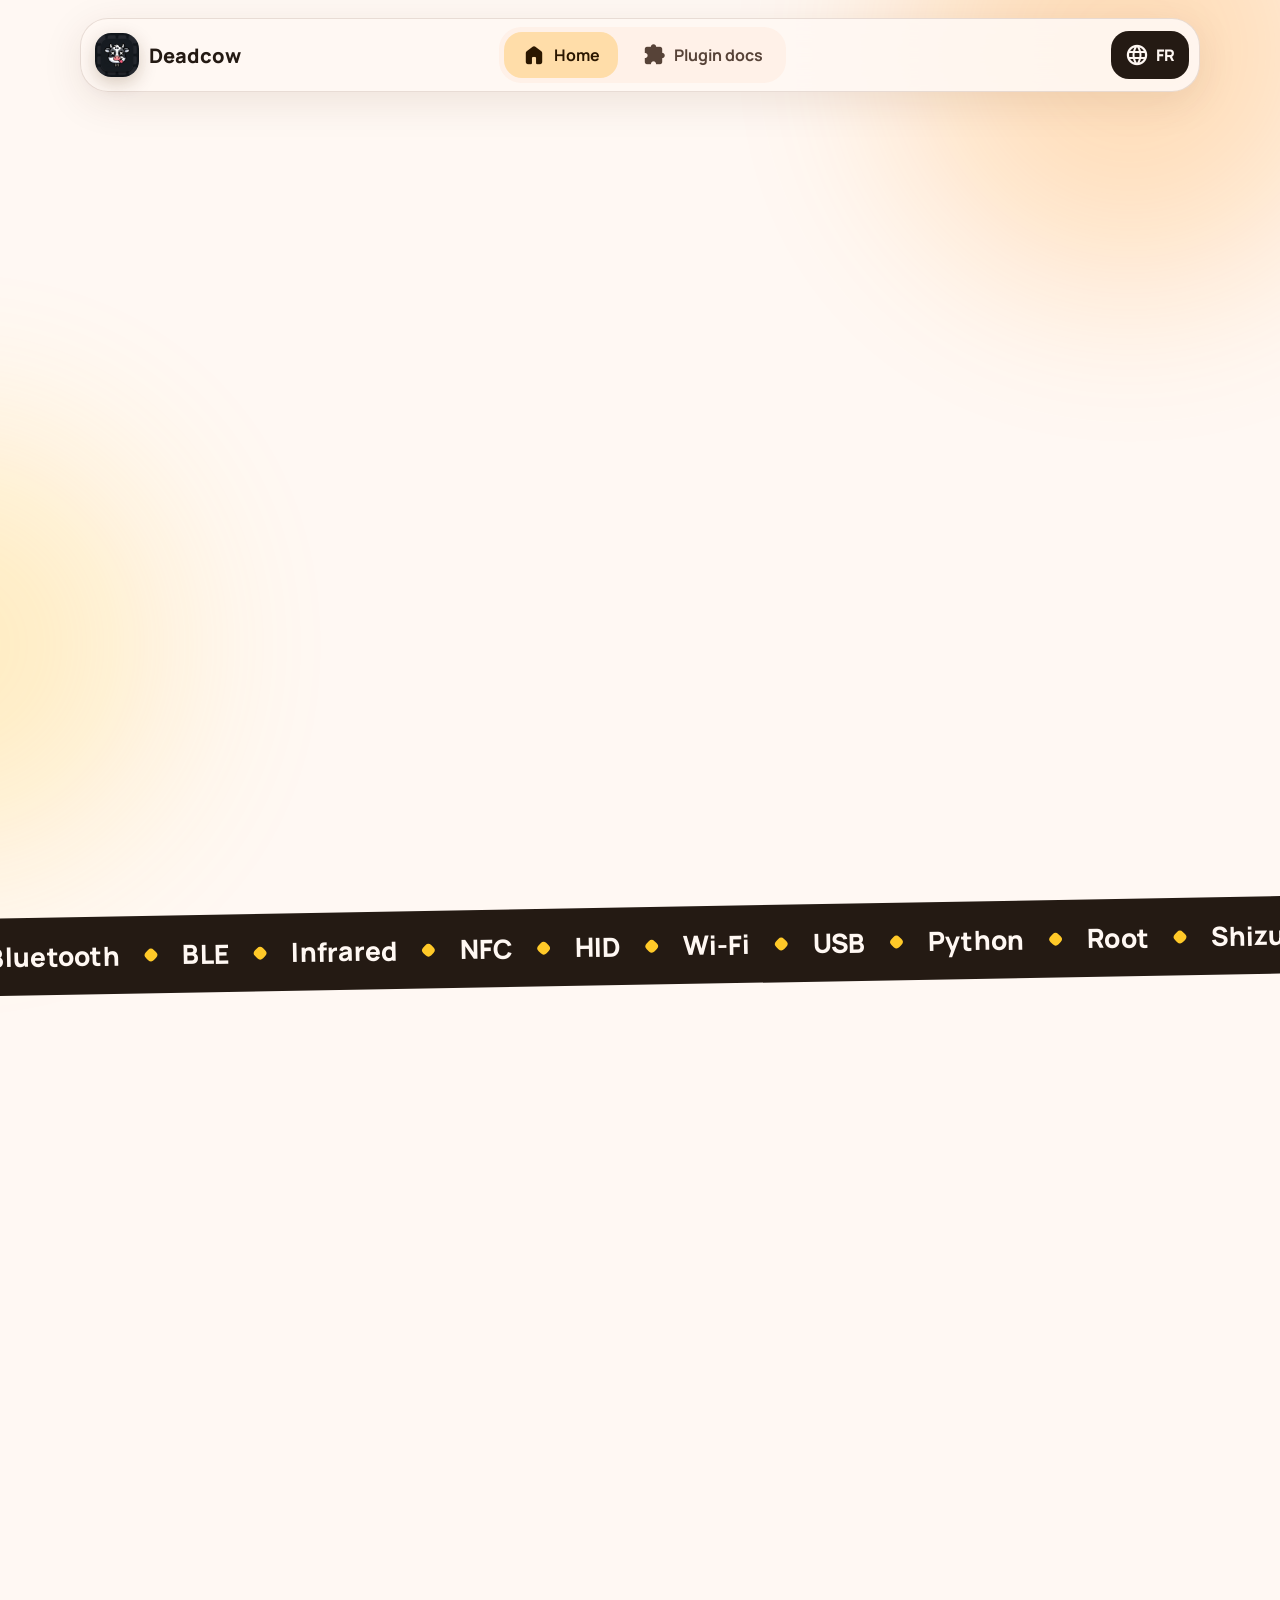
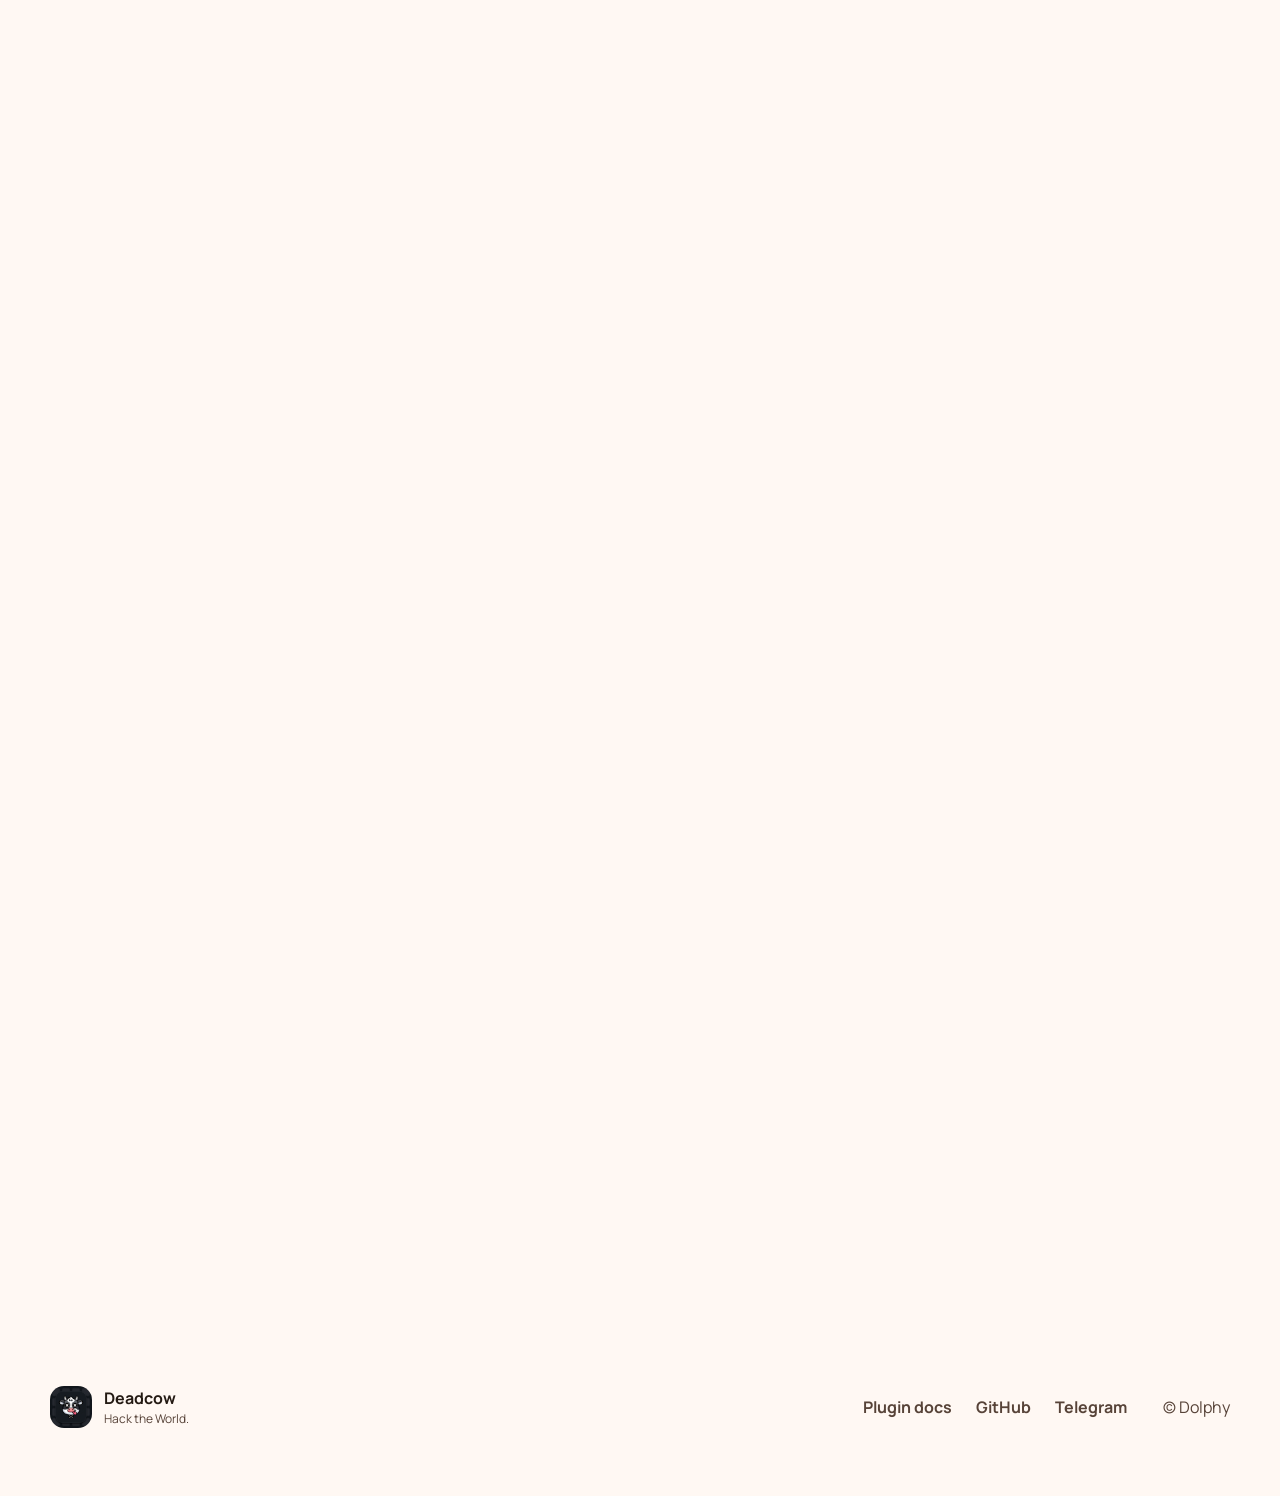
==== commit c72eee07: "feat(v1.0): Deadcow V1.0 release (French default, dead cow logo, clean code, CDC & Deadcow docs, Git" ====
--- a/docs/index.html
+++ b/docs/index.html
@@ -4,13 +4,13 @@
   <meta charset="utf-8">
   <meta name="viewport" content="width=device-width, initial-scale=1">
   <meta name="theme-color" content="#ff8a00">
-  <meta name="description" content="Dolphy is an expressive Android toolkit for Bluetooth, infrared, NFC, HID, networks and Python plugins.">
-  <meta property="og:title" content="Dolphy — Wireless toolkit for Android">
-  <meta property="og:description" content="Bluetooth, infrared, NFC, HID, network tools and powerful Python plugins in one Material 3 Expressive app.">
-  <meta property="og:image" content="assets/dolphy-icon.png">
+  <meta name="description" content="Deadcow est la suite Android d'expérimentation sans-fil (IR, BLE, NFC, Wi-Fi) dédiée à la communauté CDC et au collectif pirate Deadcow.">
+  <meta property="og:title" content="Deadcow — Arsenal sans-fil & pentest matériel">
+  <meta property="og:description" content="Bluetooth, infrarouge, NFC, HID, outils réseau et plugins Python dans une interface Material 3.">
+  <meta property="og:image" content="assets/deadcow-icon.png">
   <meta property="og:type" content="website">
-  <title>Dolphy — Wireless toolkit for Android</title>
-  <link rel="icon" type="image/png" href="assets/dolphy-icon.png">
+  <title>Deadcow — Arsenal sans-fil & pentest matériel</title>
+  <link rel="icon" type="image/png" href="assets/deadcow-icon.png">
   <link rel="preconnect" href="https://fonts.googleapis.com">
   <link rel="preconnect" href="https://fonts.gstatic.com" crossorigin>
   <link href="https://fonts.googleapis.com/css2?family=Manrope:wght@400;500;600;700;800&family=Material+Symbols+Rounded:opsz,wght,FILL,GRAD@20..48,400,0..1,0&display=swap" rel="stylesheet">
@@ -22,9 +22,9 @@
   <div class="ambient ambient-one"></div>
   <div class="ambient ambient-two"></div>
   <header class="site-header">
-    <a class="brand" href="index.html" aria-label="Dolphy home">
-      <img src="assets/dolphy-icon.png" alt="" width="44" height="44">
-      <span>Dolphy</span>
+    <a class="brand" href="index.html" aria-label="Deadcow home">
+      <img src="assets/deadcow-icon.png" alt="" width="44" height="44">
+      <span>Deadcow</span>
     </a>
     <nav class="top-nav" aria-label="Main navigation">
       <a class="nav-item active" href="index.html"><span class="material-symbols-rounded">home</span><span data-i18n="navHome">Home</span></a>
@@ -32,7 +32,7 @@
     </nav>
     <button class="language-button" type="button" data-language-toggle aria-label="Switch language">
       <span class="material-symbols-rounded">language</span>
-      <span data-language-label>RU</span>
+      <span data-language-label>FR</span>
     </button>
   </header>
 
@@ -41,15 +41,15 @@
       <div class="hero-copy reveal">
         <div class="eyebrow"><span class="pulse-dot"></span><span data-i18n="heroEyebrow">Open Android wireless toolkit</span></div>
         <h1><span data-i18n="heroTitleA">Hack the</span> <span class="gradient-text" data-i18n="heroTitleB">World.</span></h1>
-        <p class="hero-lead" data-i18n="heroLead">Dolphy brings Bluetooth, infrared, NFC, HID and network tools together in a bold Material 3 Expressive interface.</p>
+        <p class="hero-lead" data-i18n="heroLead">Deadcow rassemble les outils Bluetooth, infrarouge, NFC, HID et réseau dans une interface Material 3 moderne pour la communauté CDC et le collectif Deadcow.</p>
         <div class="hero-actions">
-          <a class="button button-primary" href="https://github.com/unvoiddd/Dolphy-App/releases" target="_blank" rel="noopener">
+          <a class="button button-primary" href="https://github.com/deadcow-ghw/Deadcow-App/releases" target="_blank" rel="noopener">
             <span class="material-symbols-rounded">download</span><span data-i18n="download">Download</span>
           </a>
-          <a class="button button-tonal" href="https://github.com/unvoiddd/Dolphy-App" target="_blank" rel="noopener">
+          <a class="button button-tonal" href="https://github.com/deadcow-ghw/Deadcow-App" target="_blank" rel="noopener">
             <span class="material-symbols-rounded">code</span><span>GitHub</span>
           </a>
-          <a class="button button-text" href="https://t.me/dolphy_app_official" target="_blank" rel="noopener">
+          <a class="button button-text" href="https://github.com/deadcow-ghw/Deadcow-App" target="_blank" rel="noopener">
             <span class="material-symbols-rounded">send</span><span>Telegram</span>
           </a>
         </div>
@@ -58,22 +58,22 @@
           <span><span class="material-symbols-rounded">palette</span><span>Material 3 Expressive</span></span>
         </div>
       </div>
-      <div class="hero-visual reveal delay-one" aria-label="Dolphy application preview">
+      <div class="hero-visual reveal delay-one" aria-label="Deadcow application preview">
         <div class="visual-orbit orbit-one"></div>
         <div class="visual-orbit orbit-two"></div>
         <div class="phone-stage">
           <img class="phone-shot" src="assets/dolphy-screenshot.png" alt="Dolphy modules screen" width="591" height="1280">
         </div>
         <div class="app-badge">
-          <img src="assets/dolphy-icon.png" alt="Dolphy app icon" width="92" height="92">
-          <div><strong>Dolphy</strong><span data-i18n="badgeText">Pocket wireless lab</span></div>
+          <img src="assets/deadcow-icon.png" alt="Deadcow app icon" width="92" height="92">
+          <div><strong>Deadcow</strong><span data-i18n="badgeText">Pocket wireless lab</span></div>
         </div>
         <div class="floating-chip chip-bluetooth"><span class="material-symbols-rounded">bluetooth</span>Bluetooth</div>
         <div class="floating-chip chip-plugins"><span class="material-symbols-rounded">extension</span><span data-i18n="plugins">Plugins</span></div>
       </div>
     </section>
 
-    <section class="marquee-band" aria-label="Dolphy capabilities">
+    <section class="marquee-band" aria-label="Deadcow capabilities">
       <div class="marquee-track">
         <span>Bluetooth</span><i></i><span>BLE</span><i></i><span>Infrared</span><i></i><span>NFC</span><i></i><span>HID</span><i></i><span>Wi-Fi</span><i></i><span>USB</span><i></i><span>Python</span><i></i><span>Root</span><i></i><span>Shizuku</span>
       </div>
@@ -144,15 +144,15 @@
     <section class="section-shell download-section reveal">
       <div class="download-shape shape-a"></div>
       <div class="download-shape shape-b"></div>
-      <img src="assets/dolphy-icon.png" alt="" width="108" height="108">
+      <img src="assets/deadcow-icon.png" alt="" width="108" height="108">
       <div><div class="eyebrow light"><span class="material-symbols-rounded">rocket_launch</span><span data-i18n="downloadEyebrow">Ready to dive in?</span></div><h2 data-i18n="downloadTitle">Get the latest Dolphy release.</h2><p data-i18n="downloadLead">Download the APK from the official GitHub Releases page.</p></div>
-      <a class="button button-light" href="https://github.com/unvoiddd/Dolphy-App/releases" target="_blank" rel="noopener"><span class="material-symbols-rounded">download</span><span data-i18n="openReleases">Open Releases</span></a>
+      <a class="button button-light" href="https://github.com/deadcow-ghw/Deadcow-App/releases" target="_blank" rel="noopener"><span class="material-symbols-rounded">download</span><span data-i18n="openReleases">Open Releases</span></a>
     </section>
   </main>
 
   <footer class="site-footer section-shell">
-    <div class="footer-brand"><img src="assets/dolphy-icon.png" alt="" width="42" height="42"><div><strong>Dolphy</strong><span data-i18n="footerTagline">Hack the World.</span></div></div>
-    <div class="footer-links"><a href="plugins.html" data-i18n="navDocs">Plugin docs</a><a href="https://github.com/unvoiddd/Dolphy-App" target="_blank" rel="noopener">GitHub</a><a href="https://t.me/dolphy_app_official" target="_blank" rel="noopener">Telegram</a></div>
+    <div class="footer-brand"><img src="assets/deadcow-icon.png" alt="" width="42" height="42"><div><strong>Deadcow</strong><span data-i18n="footerTagline">Hack the World.</span></div></div>
+    <div class="footer-links"><a href="plugins.html" data-i18n="navDocs">Plugin docs</a><a href="https://github.com/deadcow-ghw/Deadcow-App" target="_blank" rel="noopener">GitHub</a><a href="https://github.com/deadcow-ghw/Deadcow-App" target="_blank" rel="noopener">Telegram</a></div>
     <p>© <span data-current-year></span> Dolphy</p>
   </footer>
 </body>
